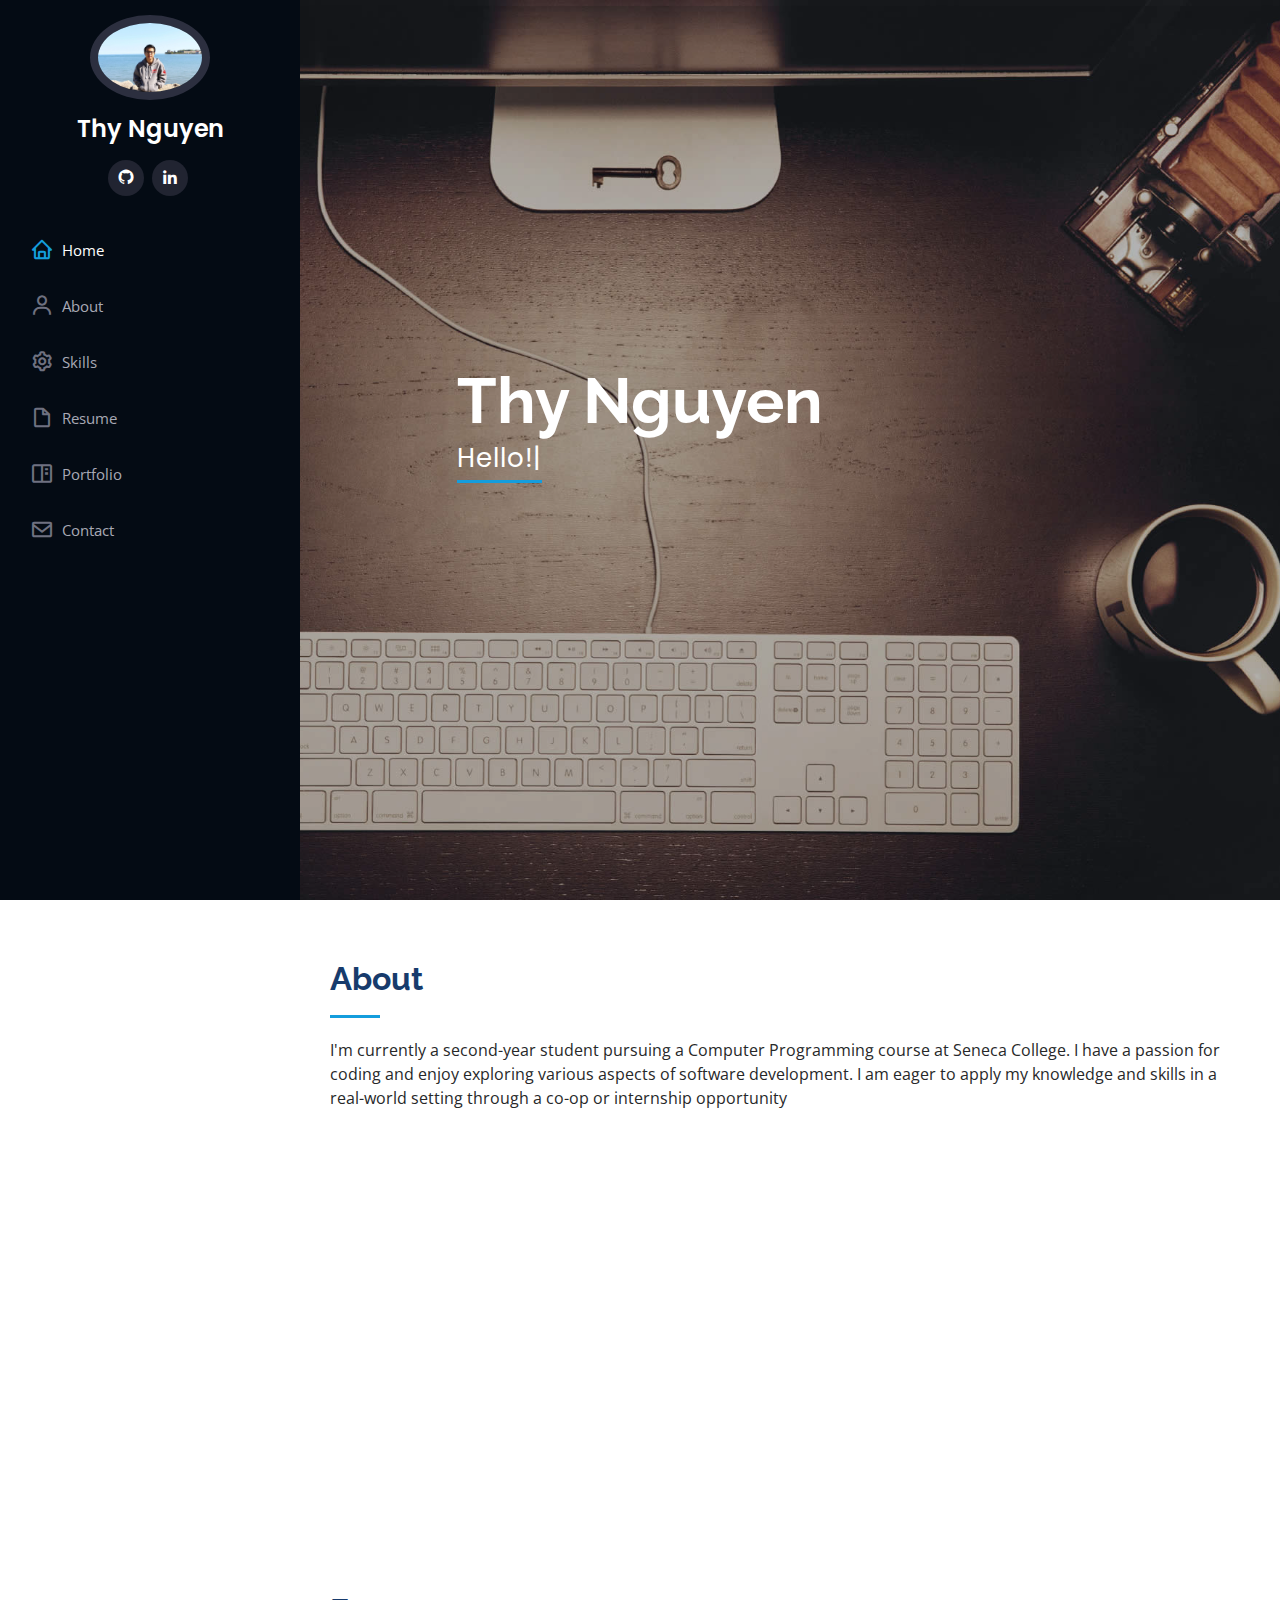
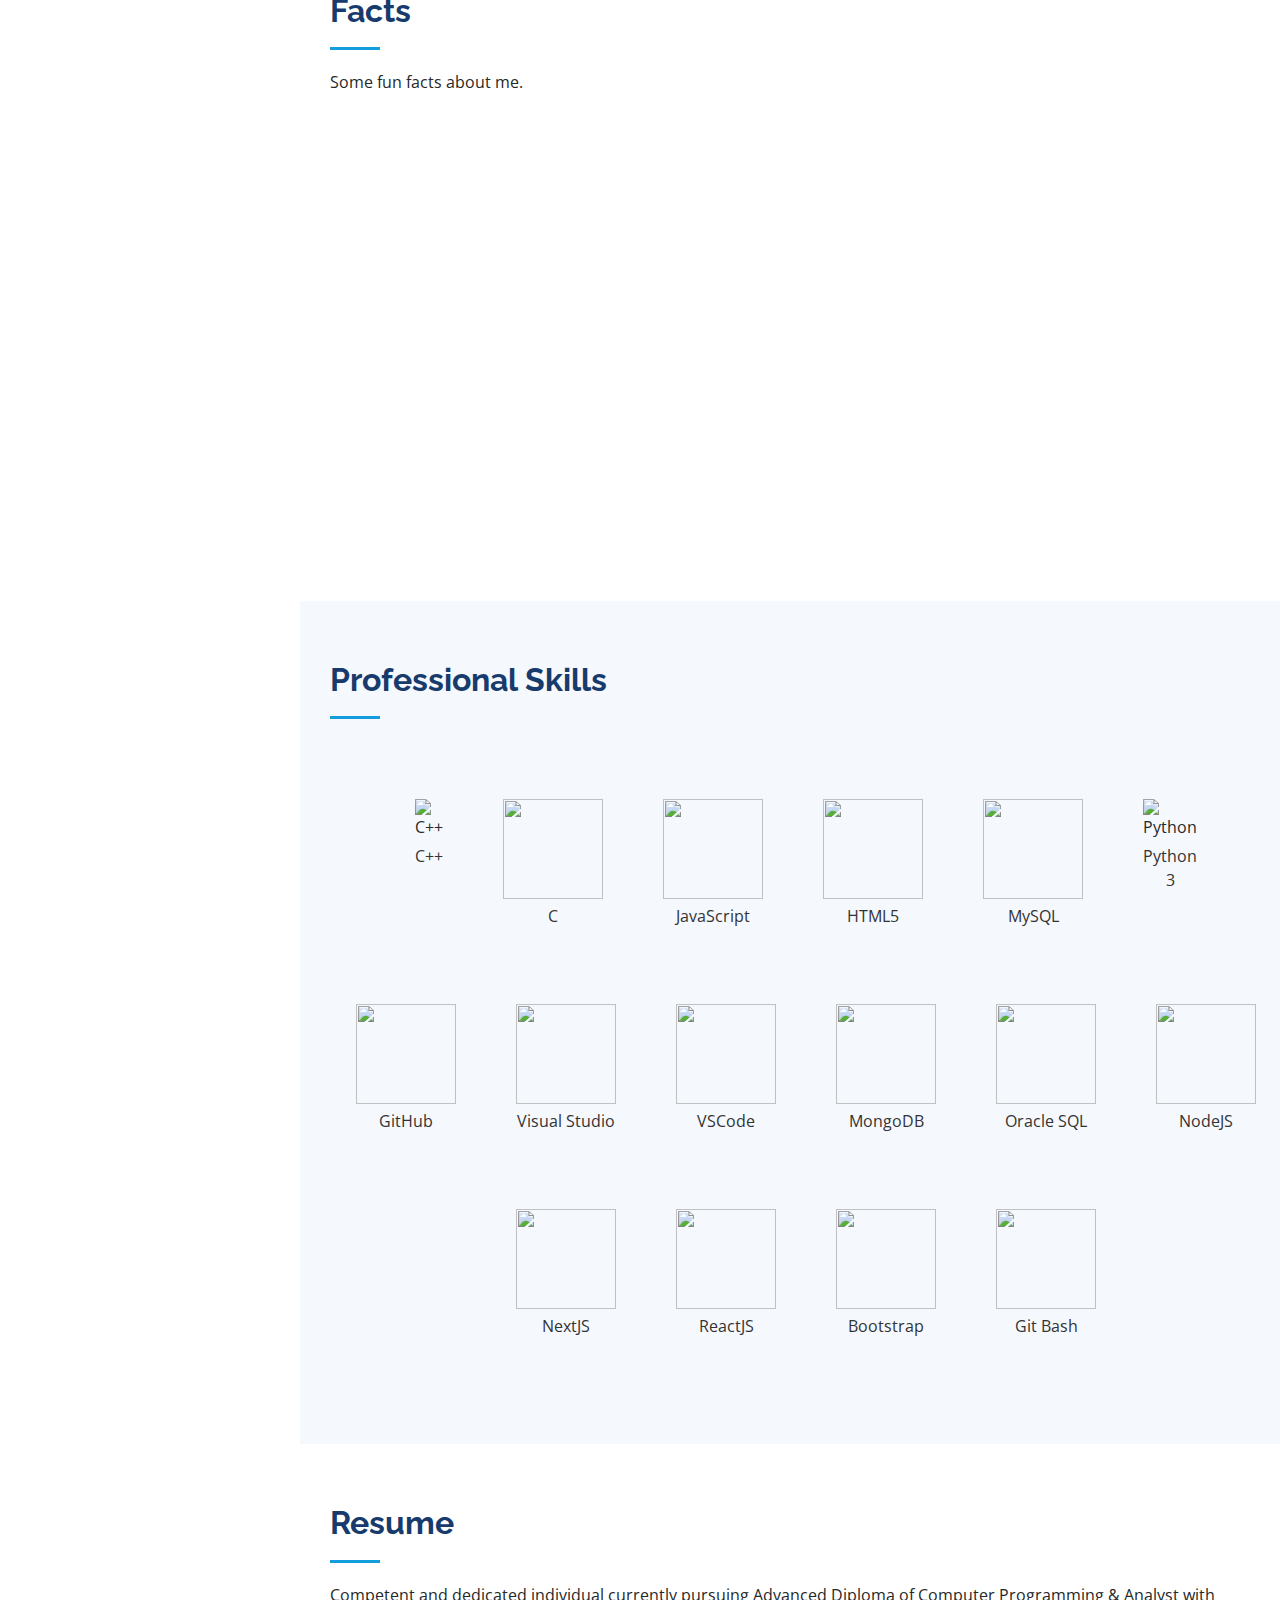
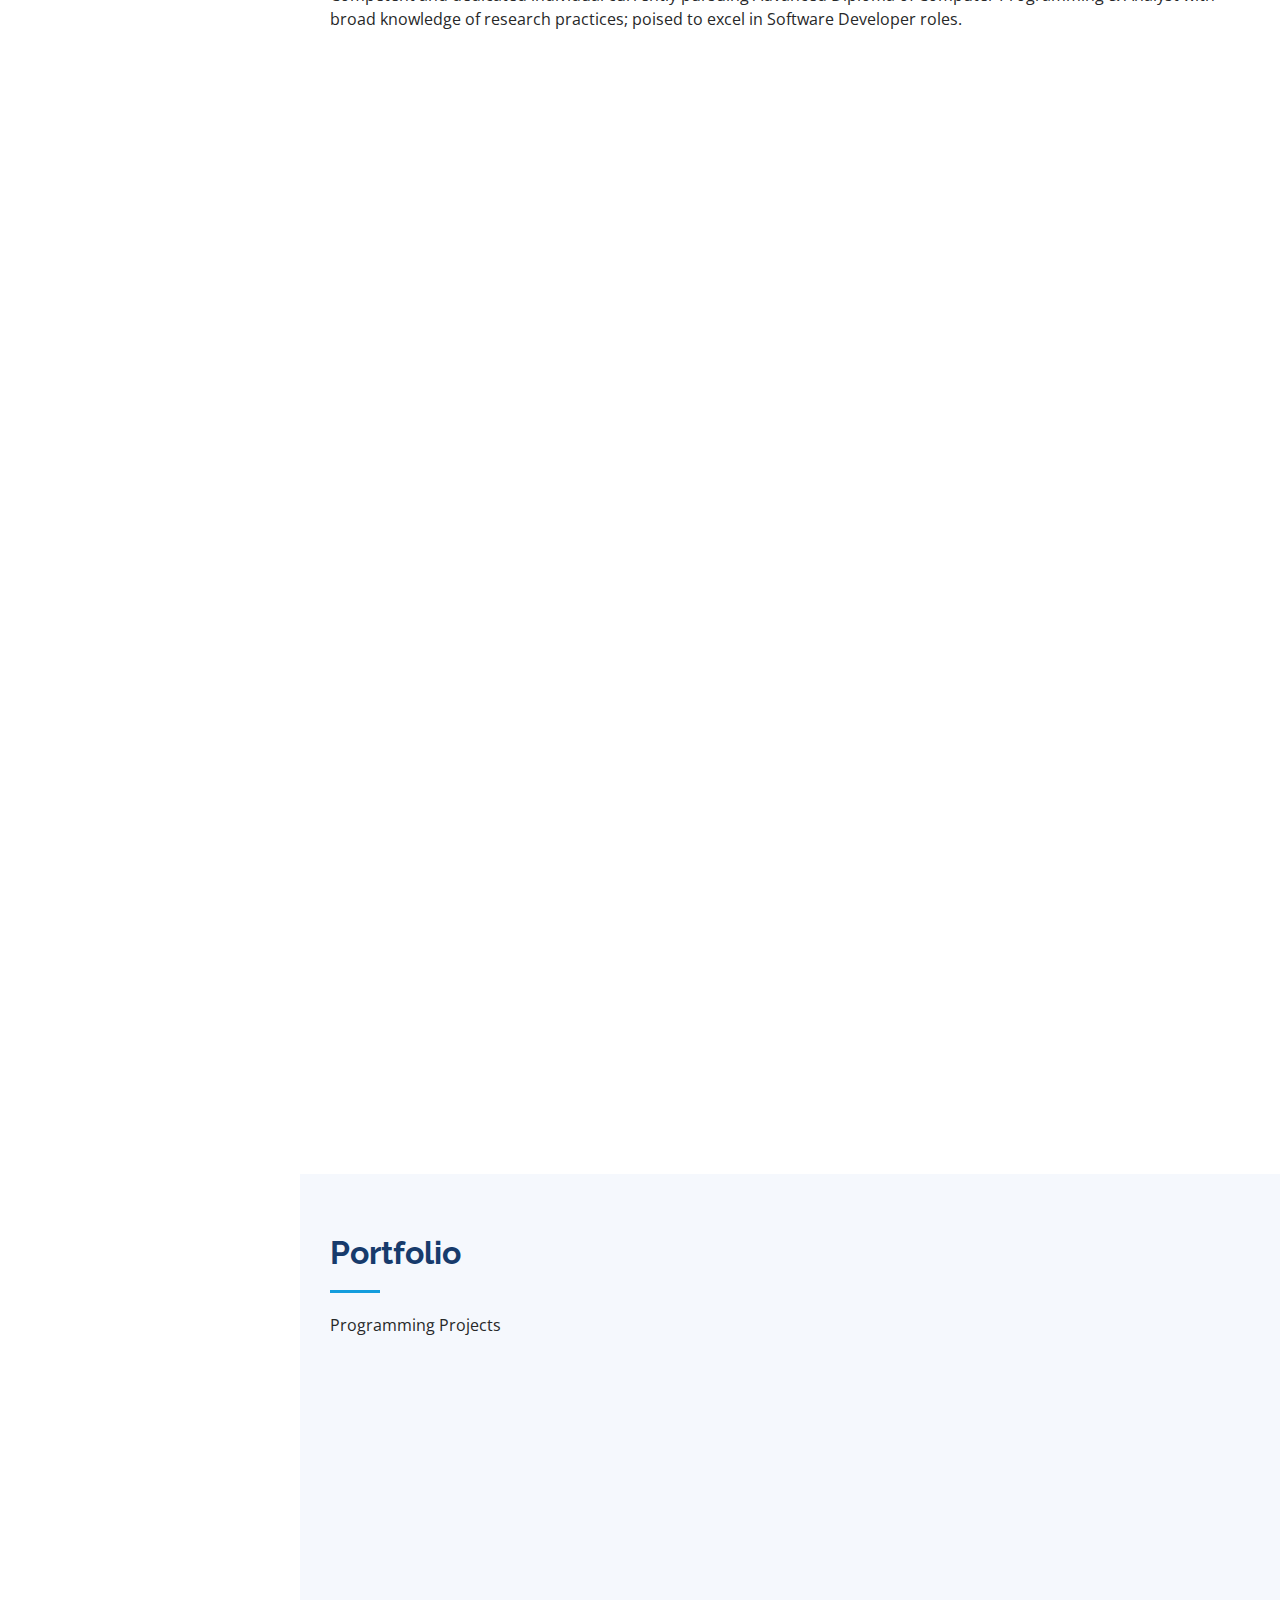
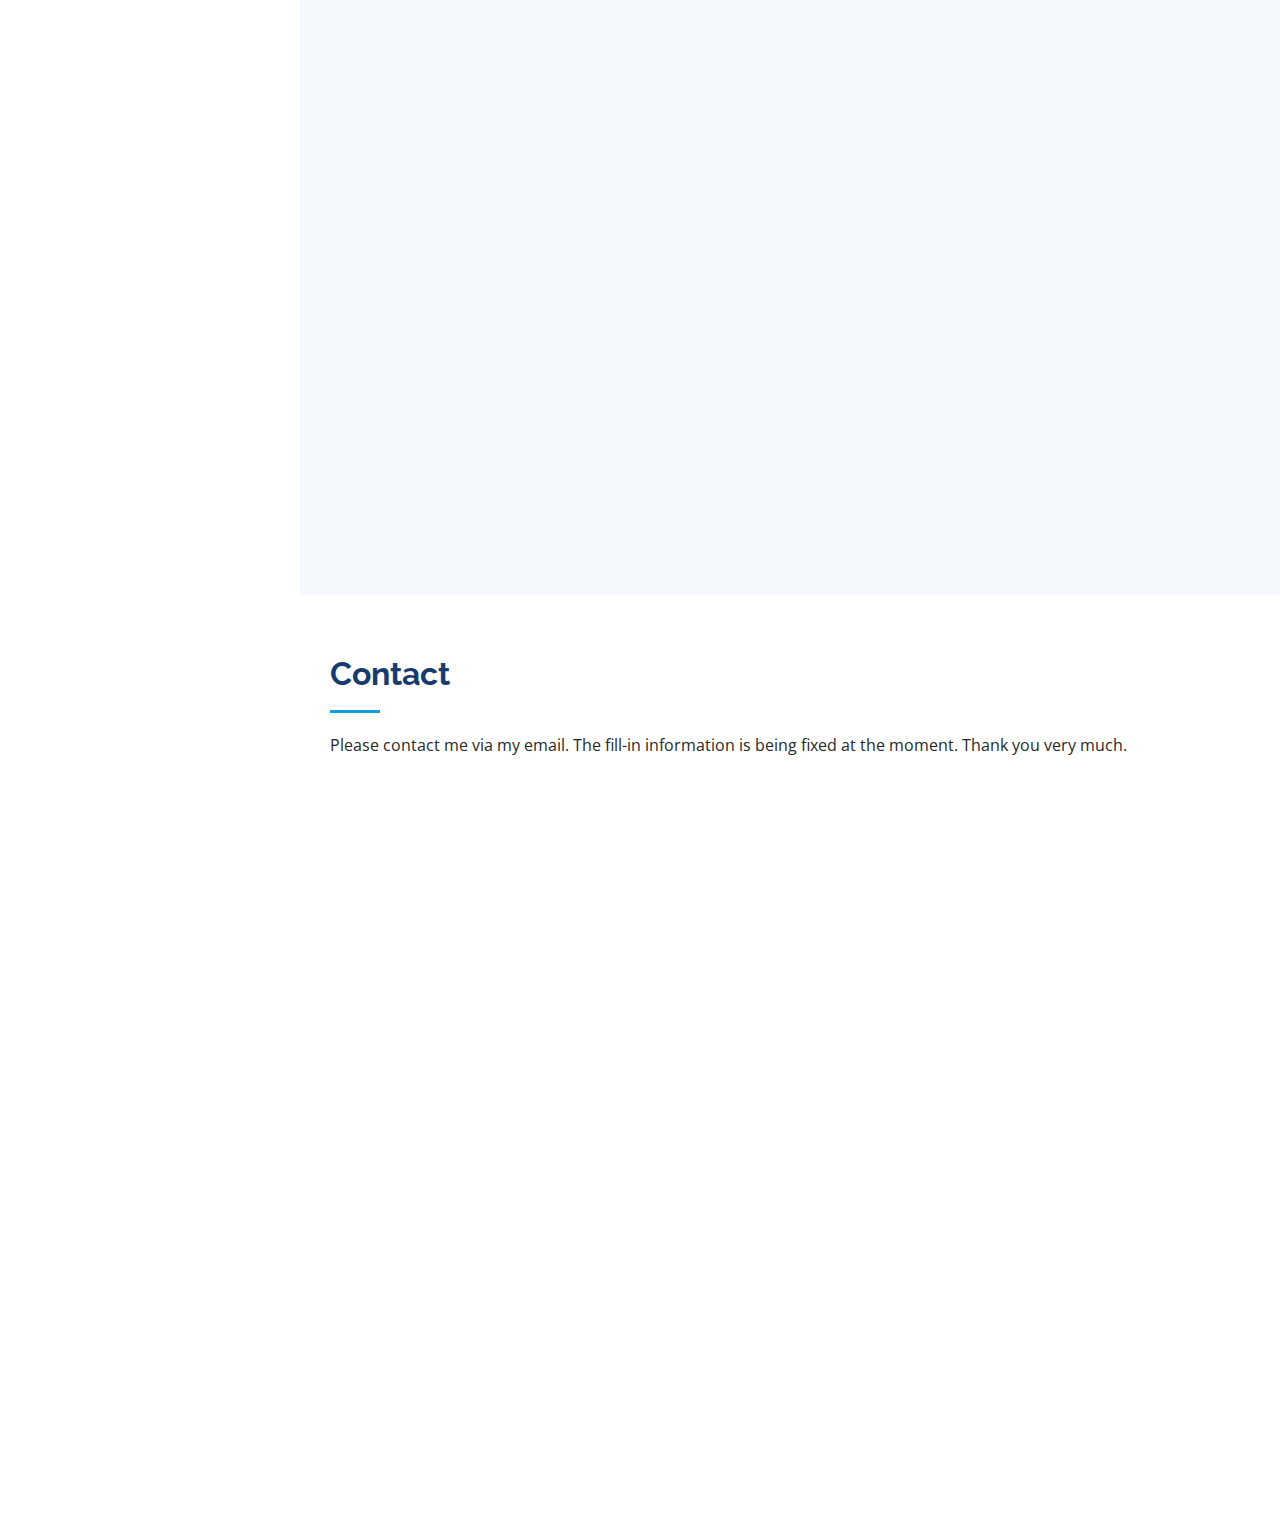
==== index.html @ 95aaeaeb "update projects" ====
<!DOCTYPE html>
<html lang="en">

<head>
  <meta charset="utf-8">
  <meta content="width=device-width, initial-scale=1.0" name="viewport">

  <title>Thy Nguyen Portfolio</title>
  <meta content="" name="description">
  <meta content="" name="keywords">

  <!-- Icons -->
  <link href="assets/img/favicon.png" rel="icon">
  <link href="assets/img/apple-touch-icon.png" rel="apple-touch-icon">
  

  <!-- Google Fonts -->
  <link href="https://fonts.googleapis.com/css?family=Open+Sans:300,300i,400,400i,600,600i,700,700i|Raleway:300,300i,400,400i,500,500i,600,600i,700,700i|Poppins:300,300i,400,400i,500,500i,600,600i,700,700i" rel="stylesheet">

  <!-- Vendor CSS Files -->
  <link href="assets/vendor/aos/aos.css" rel="stylesheet">
  <link href="assets/vendor/bootstrap/css/bootstrap.min.css" rel="stylesheet">
  <link href="assets/vendor/bootstrap-icons/bootstrap-icons.css" rel="stylesheet">
  <link href="assets/vendor/boxicons/css/boxicons.min.css" rel="stylesheet">
  <link href="assets/vendor/glightbox/css/glightbox.min.css" rel="stylesheet">
  <link href="assets/vendor/swiper/swiper-bundle.min.css" rel="stylesheet">

  <!-- Template Main CSS File -->
  <link href="assets/css/style.css" rel="stylesheet">
  <link href="https://cdn.jsdelivr.net/gh/devicons/devicon@v2.15.1/devicon.min.css" rel="stylesheet" >
  
</head>

<body>

  <!-- ======= Mobile nav toggle button ======= -->
  <i class="bi bi-list mobile-nav-toggle d-xl-none"></i>

  <!-- ======= Header ======= -->
  <header id="header">
    <div class="d-flex flex-column">

      <div class="profile">
        <img src="assets/img/profile-img.jpg" alt="" class="img-fluid rounded-circle">
        <h1 class="text-light"><a href="index.html">Thy Nguyen</a></h1>
        <div class="social-links mt-3 text-center">
          <a href="https://github.com/thy-nguyen29/" class="github"><i class="bx bxl-github"></i></a>
          <a href="https://www.linkedin.com/in/thy-nguyen-935655135/" class="linkedin"><i class="bx bxl-linkedin"></i></a>
        </div>
      </div>

      <nav id="navbar" class="nav-menu navbar">
        <ul>
          <li><a href="index.html#hero" class="nav-link scrollto active"><i class="bx bx-home"></i> <span>Home</span></a></li>
          <li><a href="index.html#about" class="nav-link scrollto"><i class="bx bx-user"></i> <span>About</span></a></li>
          <li><a href="index.html#skills" class="nav-link scrollto"><i class="bx bx-cog"></i> <span>Skills</span></a></li>
          <li><a href="index.html#resume" class="nav-link scrollto"><i class="bx bx-file-blank"></i> <span>Resume</span></a></li>
          <li><a href="index.html#portfolio" class="nav-link scrollto"><i class="bx bx-book-content"></i> <span>Portfolio</span></a></li>
          <li><a href="index.html#contact" class="nav-link scrollto"><i class="bx bx-envelope"></i> <span>Contact</span></a></li>
        </ul>
      </nav><!-- .nav-menu -->
    </div>
  </header><!-- End Header -->

  <!-- ======= Intro Section ======= -->
  <section id="hero" class="d-flex flex-column justify-content-center align-items-center">
    <div class="hero-container" data-aos="fade-in">
      <h1>Thy Nguyen</h1>
      <p><span class="typed" data-typed-items="  Hello! Welcome to my Website,  Nice to meet you,  Hope you enjoy my Portfolio"></span></p>
    </div>
  </section><!-- End Intro -->

  <main id="main">

    <!-- ======= About Section ======= -->
    <section id="about" class="about">
      <div class="container">

        <div class="section-title">
          <h2>About</h2>
          <p>I'm currently a second-year student pursuing a Computer Programming course at Seneca College. 
            I have a passion for coding and enjoy exploring various aspects of software development.
            I am eager to apply my knowledge and skills in a real-world setting through a co-op or internship opportunity </p>
        </div>

        <div class="row">
          <div class="col-lg-4" data-aos="fade-right">
            <img src="assets/img/profile-img.jpg" class="img-fluid" alt="">
          </div>
          <div class="col-lg-8 pt-4 pt-lg-0 content" data-aos="fade-left">
            <h3>Computer Programming Student</h3>
            <p class="fst-italic">
              Motivated and detail-oriented Computer Programming student seeking a challenging co-op/internship opportunity to apply my knowledge and develop practical skills. Proficient in programming languages such as C++, SQL, Javascript, and Python with a strong foundation in database management and software development. Skilled in problem-solving and collaborating in team environments to deliver high-quality solutions.
            </p>
            <div class="row">
              <div class="col-lg-6">
                <ul>
                  <li><i class="bi bi-chevron-right"></i> <strong>Website:</strong> <span><a href="https://www.linkedin.com/in/thy-nguyen-935655135/">LinkedIn</a>
</span></li>
                  <li><i class="bi bi-chevron-right"></i> <strong>Phone:</strong> <span>(+1) 647-675-1818</span></li>
                  <li><i class="bi bi-chevron-right"></i> <strong>City:</strong> <span>Scarborough, ON</span></li>
                </ul>
              </div>
              <div class="col-lg-6">
                <ul>
                  <li><i class="bi bi-chevron-right"></i> <strong>Highest Degree:</strong> <span>Bachelor</span></li>
                  <li><i class="bi bi-chevron-right"></i> <strong>Email:</strong> <span>nguyen.thy2986@gmail.com</span></li>
                  <li><i class="bi bi-chevron-right"></i> <strong>Open to work:</strong> <span>Available</span></li>
                </ul>
              </div>
            </div>
            <p>
              
            </p>
          </div>
        </div>

      </div>
    </section><!-- End About Section -->

    <!-- ======= Facts Section ======= -->
    <section id="facts" class="facts">
      <div class="container">

        <div class="section-title">
          <h2>Facts</h2>
          <p>Some fun facts about me.</p>
        </div>

        <div class="row no-gutters">

          <div class="col-lg-3 col-md-6 d-md-flex align-items-md-stretch" data-aos="fade-up">
            <div class="count-box">
              <i class="bi bi-person-hearts"></i>
              <p><strong>Animals & Nature Lover</strong> </p>
              <p>I enjoy bathing in nature and love animals, but I'm scared of animals who do not have any leg or have too many legs tho.</p>
            </div>
          </div>

          <div class="col-lg-3 col-md-6 d-md-flex align-items-md-stretch" data-aos="fade-up" data-aos-delay="100">
            <div class="count-box">
              <i class="bi bi-water"></i>
              <p><strong>Kayaking</strong></p>
              <p>Kayaking is my favorite activity. Surprisingly, I never practiced or was trained to boat a kayak before I do it, but I can able to boat kayak naturally. Nevertheless, I don't know how to swim.</p>
            </div>
          </div>

          <div class="col-lg-3 col-md-6 d-md-flex align-items-md-stretch" data-aos="fade-up" data-aos-delay="200">
            <div class="count-box">
              <i class="bi bi-cup-hot-fill"></i>
              <p><strong>Coffee Drinker</strong></p>
              <p>Can't lack of coffee in the morning. It's my daily ritual. I love Vietnamese style coffee.</p>
            </div>
          </div>

          <div class="col-lg-3 col-md-6 d-md-flex align-items-md-stretch" data-aos="fade-up" data-aos-delay="300">
            <div class="count-box">
              <i class="bi bi-music-note-list"></i>
              <p><strong>Music Taste</strong></p>
              <p>A bit hard for me to find someone around me having the same favorite genre of music. I like instrumental music and old songs.</p>
            </div>
          </div>

        </div>

      </div>
    </section><!-- End Facts Section -->

    <!-- ======= Skills Section ======= -->
    <section id="skills" class="skills section-bg">
      <div class="container">
        <div class="section-title">
          <h2>Professional Skills</h2>
        </div>

        <!-- <div class="container" id="skills-content"> -->

          <div class="row">
            <div class="col col-6">
              <ul class="dev-icons">
                <li>
                  <img src="https://cdn.jsdelivr.net/gh/devicons/devicon/icons/cplusplus/cplusplus-original.svg" alt="C++"/>
                  <span>C++</span>
                </li>           
                <li>
                  <img src="https://cdn.jsdelivr.net/gh/devicons/devicon/icons/c/c-original.svg" alt=""/>
                  <span>C</span>
                </li>
                <li>
                  <img src="https://cdn.jsdelivr.net/gh/devicons/devicon/icons/javascript/javascript-plain.svg" alt=""/>
                  <span>JavaScript</span>
                </li>
                <li>
                  <img src="https://cdn.jsdelivr.net/gh/devicons/devicon/icons/html5/html5-original.svg" alt=""/>
                  <span>HTML5</span>             
                </li>
                <li>
                  <img src="https://cdn.jsdelivr.net/gh/devicons/devicon/icons/mysql/mysql-original-wordmark.svg" alt=""/>
                  <span>MySQL</span>             
                </li>
                <li>
                  <img src="https://cdn.jsdelivr.net/gh/devicons/devicon/icons/python/python-original.svg" alt="Python"/>
                  <span>Python 3</span>             
                </li>
              </ul>
            </div>
          </div>

          <div class="row">
            <div class="col col-6">
              <ul class="dev-icons">
                <li>
                  <img src="https://cdn.jsdelivr.net/gh/devicons/devicon/icons/github/github-original-wordmark.svg" alt=""/>
                  <span>GitHub</span>             
                </li>
                <li>
                  <img src="https://cdn.jsdelivr.net/gh/devicons/devicon/icons/visualstudio/visualstudio-plain.svg" alt=""/>
                  <span>Visual Studio</span>             
                </li>
                <li>
                  <img src="https://cdn.jsdelivr.net/gh/devicons/devicon/icons/vscode/vscode-original.svg" alt=""/>
                  <span>VSCode</span>             
                </li>
                <li>
                  <img src="https://cdn.jsdelivr.net/gh/devicons/devicon/icons/mongodb/mongodb-original.svg" alt=""/>
                  <span>MongoDB</span>             
                </li>
                <li>
                  <img src="https://cdn.jsdelivr.net/gh/devicons/devicon/icons/oracle/oracle-original.svg" alt=""/>
                  <span>Oracle SQL</span>             
                </li>
                <li>
                  <img src="https://cdn.jsdelivr.net/gh/devicons/devicon/icons/nodejs/nodejs-original.svg" alt=""/>
                  <span>NodeJS</span>             
                </li>
              </ul>
            </div>
          </div>

          <div class="row">
            <div class="col col-6">
              <ul class="dev-icons">
                <li>
                  <img src="https://cdn.jsdelivr.net/gh/devicons/devicon/icons/nextjs/nextjs-original.svg" alt=""/>
                  <span>NextJS</span>             
                </li>
                <li>
                  <img src="https://cdn.jsdelivr.net/gh/devicons/devicon/icons/react/react-original.svg" alt=""/>
                  <span>ReactJS</span>             
                </li>
                <li>
                  <img src="https://cdn.jsdelivr.net/gh/devicons/devicon/icons/bootstrap/bootstrap-original.svg" alt=""/>
                  <span>Bootstrap</span>             
                </li>
               <li>
                  <img src="https://cdn.jsdelivr.net/gh/devicons/devicon/icons/git/git-original.svg" alt=""/>
                  <span>Git Bash</span>             
                </li>
              </ul>
            </div>
          </div>

        <!-- </div> -->

      </div>
    </section><!-- End Skills Section -->

    <!-- ======= Resume Section ======= -->
    <section id="resume" class="resume">
      <div class="container">

        <div class="section-title">
          <h2>Resume</h2>
          <p>Competent and dedicated individual currently pursuing Advanced Diploma of Computer Programming & Analyst with broad knowledge of research practices; poised to excel in Software Developer roles.</p>
        
          <div class="row">
          <div class="col-lg-6" data-aos="fade-up">
          
            <h3 class="resume-title">Education</h3>
            <div class="resume-item">
              <h4>Advanced Diploma of Computer Programming &amp; Analysis</h4>
              <h5>2022 - 2024</h5>
              <p><em>Seneca College, Scarborough, ON</em></p>
              <p>Overall GPA: 3.7/4.0</p>
            </div>
            <div class="resume-item">
              <h4>Diploma of Electrical Engineering Technician</h4>
              <h5>2017 - 2018</h5>
              <p><em>Centennial College, Scarborough, ON</em></p>
              <p>Overall GPA: 4.4/4.5</p>
            </div>
            <div class="resume-item">
              <h4>Bachelor of Business Management & Strategy</h4>
              <h5>2008 - 2012</h5>
              <p><em>University of Gloucestershire, Vietnam</em></p>
            </div>
          </div>
          <div class="col-lg-6" data-aos="fade-up" data-aos-delay="100">
            <h3 class="resume-title">Professional Experience</h3>
            <div class="resume-item">
              <h4>R&D Staff</h4>
              <h5>2021 - Present</h5>
              <p><em>Renaissance Flavors International, Scarborough, ON</em></p>
              <ul>
                <li>Develop and optimize novel chemical formulations for applications in diverse sectors, such as food, e-cigarettes, supplements, and protein powders.</li>
                <li>Utilize statistical methods and advanced software, including Gas Chromatography Mass Spectrometry (GC-MS), SPME, and Flashpoint to analyze experimental data and identify concentrated volatile and chemical compounds </li>
                <li>Collaborate closely with interdisciplinary teams, involving scientists, engineers, and product managers to devise and implement project plans and adhere to timelines. </li>
                <li>Maintain meticulous records of laboratory activities, while documenting experimental procedures, data analysis, and outcomes with precision.</li>
              </ul>
            </div>
            <div class="resume-item">
              <h4>Lead Tech</h4>
              <h5>2018 - 2021</h5>
              <p><em>Canada Vape Lab, Markham, ON</em></p>
              <ul>
                <li>Maintained laboratory equipment and materials by implementing thorough cleaning and sterilization procedures and ensuring proper disposal of hazardous waste. </li>
                <li>Engaged with researchers and scientists to develop experimental designs, execute procedures, and analyze data.</li>
                <li>Performed rigorous quality control tests on raw materials and finished products, guaranteeing adherence to industry standards and regulations. </li>
                <li>Delivered training to new laboratory staff, while imparting knowledge on laboratory procedures and safety protocols. </li>
              </ul>
            </div>
          </div>
        </div>

      </div>
    </section><!-- End Resume Section -->

    <!-- ======= Portfolio Section ======= -->
    <section id="portfolio" class="portfolio section-bg">
      <div class="container">

        <div class="section-title">
          <h2>Portfolio</h2>
          <p>Programming Projects</p>
        </div>

        <div class="row" data-aos="fade-up">
          <div class="col-lg-12 d-flex justify-content-center">
            <ul id="portfolio-flters">
              <li data-filter="*" class="filter-active">All</li>
              <li data-filter=".filter-c">C</li>
              <li data-filter=".filter-c-plus-plus">C++</li>
              <li data-filter=".filter-web">Web</li>
            </ul>
          </div>
        </div>

        <div class="row portfolio-container" data-aos="fade-up" data-aos-delay="100">

          <div class="col-lg-4 col-md-6 portfolio-item filter-c">
            <div class="portfolio-wrap">
              <img src="assets/img/portfolio/C_project.jpg" class="img-fluid" alt="">
              <div class="portfolio-links">
                <a href="assets/img/portfolio/under_construction.jpg" data-gallery="portfolioGallery" class="portfolio-lightbox" title="Coming soon"><i class="bx bx-plus"></i></a>
                <a href="https://github.com/thy-nguyen29/C-Projects" title="More Details"><i class="bx bx-link"></i></a>
              </div>
            </div>
          </div>

          <div class="col-lg-4 col-md-6 portfolio-item filter-c-plus-plus">
            <div class="portfolio-wrap">
              <img src="assets/img/portfolio/Cplusplus_project_1.jpeg" class="img-fluid" alt="">
              <div class="portfolio-links">
                <a href="assets/img/portfolio/under_construction.jpg" data-gallery="portfolioGallery" class="portfolio-lightbox" title="Coming soon"><i class="bx bx-plus"></i></a>
                <a href="https://github.com/thy-nguyen29/CPP-Projects-complex" title="More Details"><i class="bx bx-link"></i></a>
              </div>
            </div>
          </div>

          <div class="col-lg-4 col-md-6 portfolio-item filter-web">
            <div class="portfolio-wrap">
              <img src="assets/img/portfolio/web_project.jpg" class="img-fluid" alt="">
              <div class="portfolio-links">
                <a href="assets/img/portfolio/under_construction.jpg" data-gallery="portfolioGallery" class="portfolio-lightbox" title="Coming soon"><i class="bx bx-plus"></i></a>
                <a href="portfolio-details.html" title="More Details"><i class="bx bx-link"></i></a>
              </div>
            </div>
          </div>
        </div>

      </div>
    </section><!-- End Portfolio Section -->

    <!-- ======= Contact Section ======= -->
    <section id="contact" class="contact">
      <div class="container">

        <div class="section-title">
          <h2>Contact</h2>
          <p>Please contact me via my email. The fill-in information is being fixed at the moment. Thank you very much.</p>
        </div>

        <div class="row" data-aos="fade-in">

          <div class="col-lg-5 d-flex align-items-stretch">
            <div class="info">
              <div class="address">
                <i class="bi bi-geo-alt"></i>
                <h4>Location:</h4>
                <p>36 Foxridge Dr, Scarborough, ON</p>
              </div>

              <div class="email">
                <i class="bi bi-envelope"></i>
                <h4>Email:</h4>
                <p>nguyen.thy2986@gmail.com</p>
              </div>

              <div class="phone">
                <i class="bi bi-phone"></i>
                <h4>Call:</h4>
                <p>(+1) 647-675-1818</p>
              </div>

              <iframe src="https://www.google.com/maps/embed?pb=!1m14!1m8!1m3!1d12097.433213460943!2d-74.0062269!3d40.7101282!3m2!1i1024!2i768!4f13.1!3m3!1m2!1s0x0%3A0xb89d1fe6bc499443!2sDowntown+Conference+Center!5e0!3m2!1smk!2sbg!4v1539943755621" frameborder="0" style="border:0; width: 100%; height: 290px;" allowfullscreen></iframe>
            </div>

          </div>

          <div class="col-lg-7 mt-5 mt-lg-0 d-flex align-items-stretch">
            <form action="forms/contact.php" method="post" role="form" class="php-email-form">
              <div class="row">
                <div class="form-group col-md-6">
                  <label for="name">Your Name</label>
                  <input type="text" name="name" class="form-control" id="name" required>
                </div>
                <div class="form-group col-md-6">
                  <label for="name">Your Email</label>
                  <input type="email" class="form-control" name="email" id="email" required>
                </div>
              </div>
              <div class="form-group">
                <label for="name">Subject</label>
                <input type="text" class="form-control" name="subject" id="subject" required>
              </div>
              <div class="form-group">
                <label for="name">Message</label>
                <textarea class="form-control" name="message" rows="10" required></textarea>
              </div>
              <div class="my-3">
                <div class="loading">Loading</div>
                <div class="error-message"></div>
                <div class="sent-message">Your message has been sent. Thank you!</div>
              </div>
              <div class="text-center"><button type="submit">Send Message</button></div>
            </form>
          </div>

        </div>

      </div>
    </section><!-- End Contact Section -->

  </main><!-- End #main -->

  <!-- Back Arrow -->  
  <a href="#" class="back-to-top d-flex align-items-center justify-content-center"><i class="bi bi-arrow-up-short"></i></a>

  <!-- Vendor JS Files -->
  <script src="assets/vendor/purecounter/purecounter_vanilla.js"></script>
  <script src="assets/vendor/aos/aos.js"></script>
  <script src="assets/vendor/bootstrap/js/bootstrap.bundle.min.js"></script>
  <script src="assets/vendor/glightbox/js/glightbox.min.js"></script>
  <script src="assets/vendor/isotope-layout/isotope.pkgd.min.js"></script>
  <script src="assets/vendor/swiper/swiper-bundle.min.js"></script>
  <script src="assets/vendor/typed.js/typed.umd.js"></script>
  <script src="assets/vendor/waypoints/noframework.waypoints.js"></script>
  <script src="assets/vendor/php-email-form/validate.js"></script>

  <!-- Template Main JS File -->
  <script src="assets/js/main.js"></script>

</body>

</html>
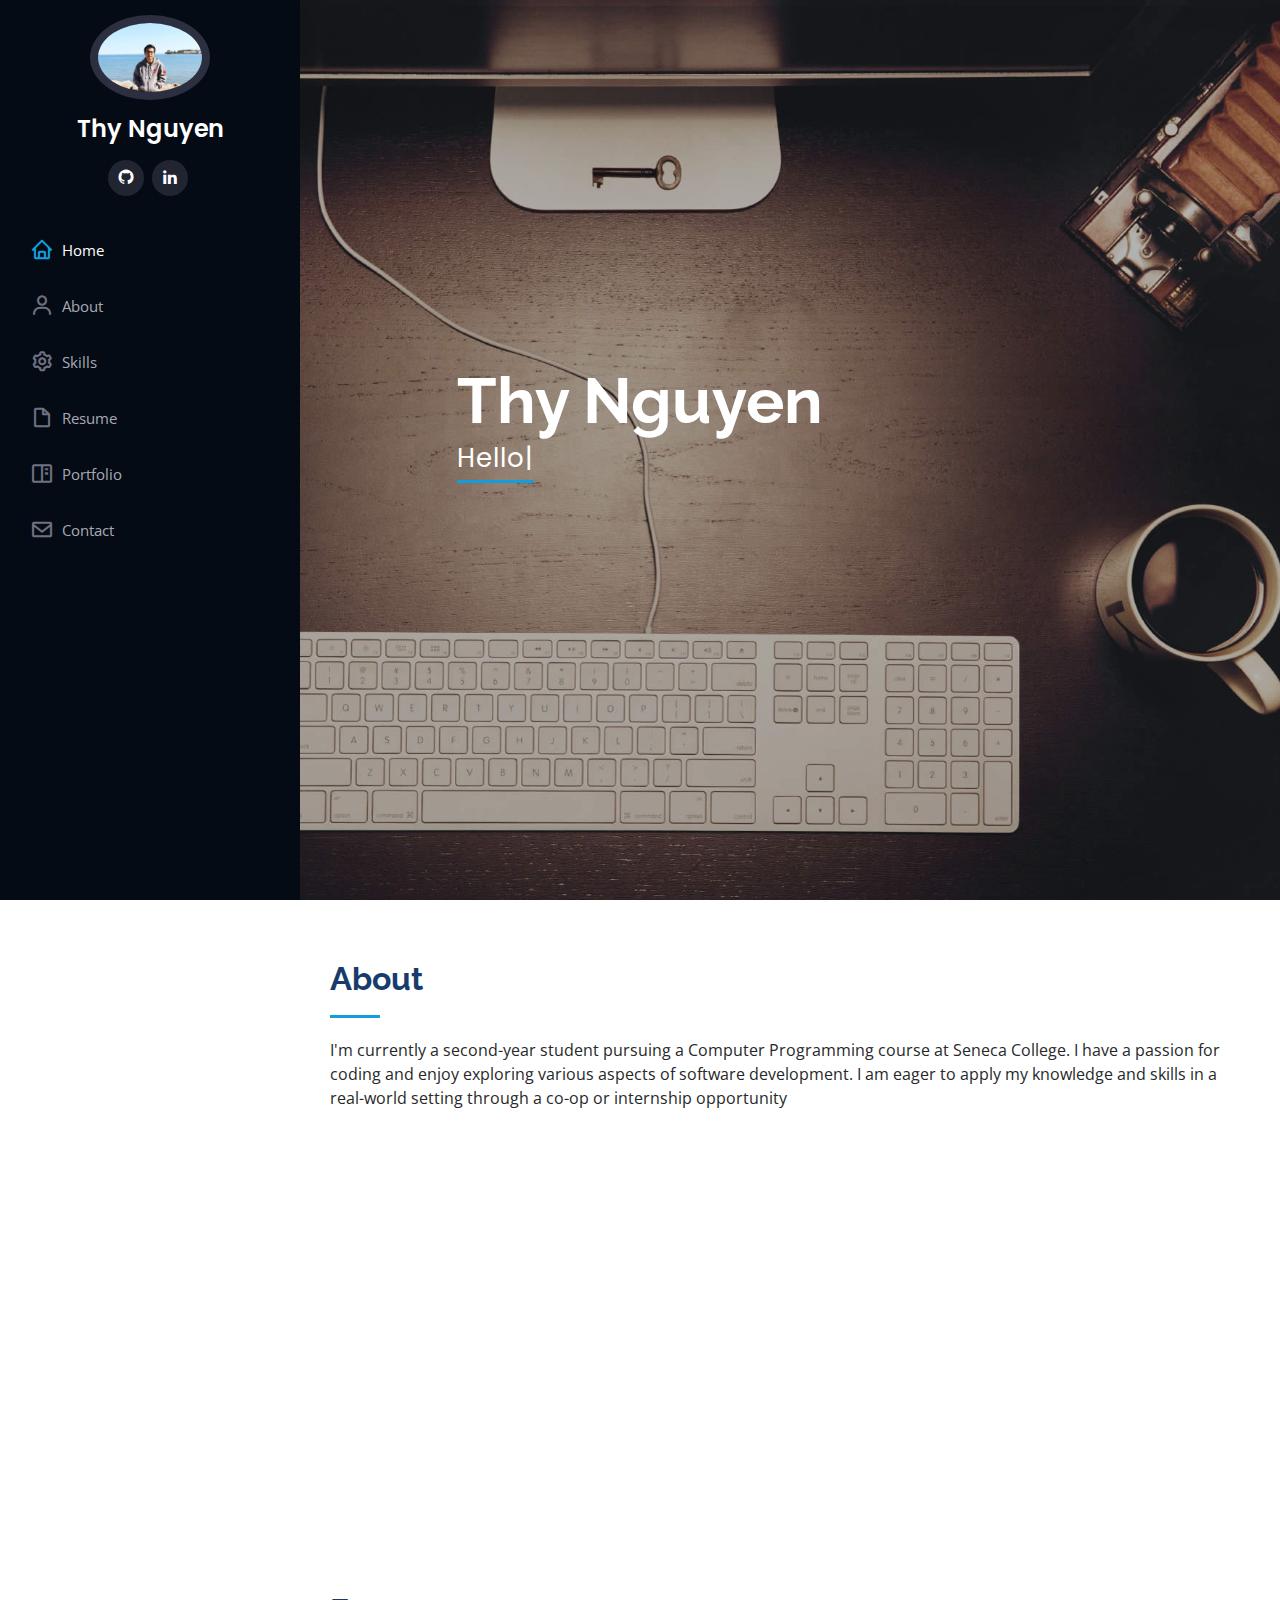
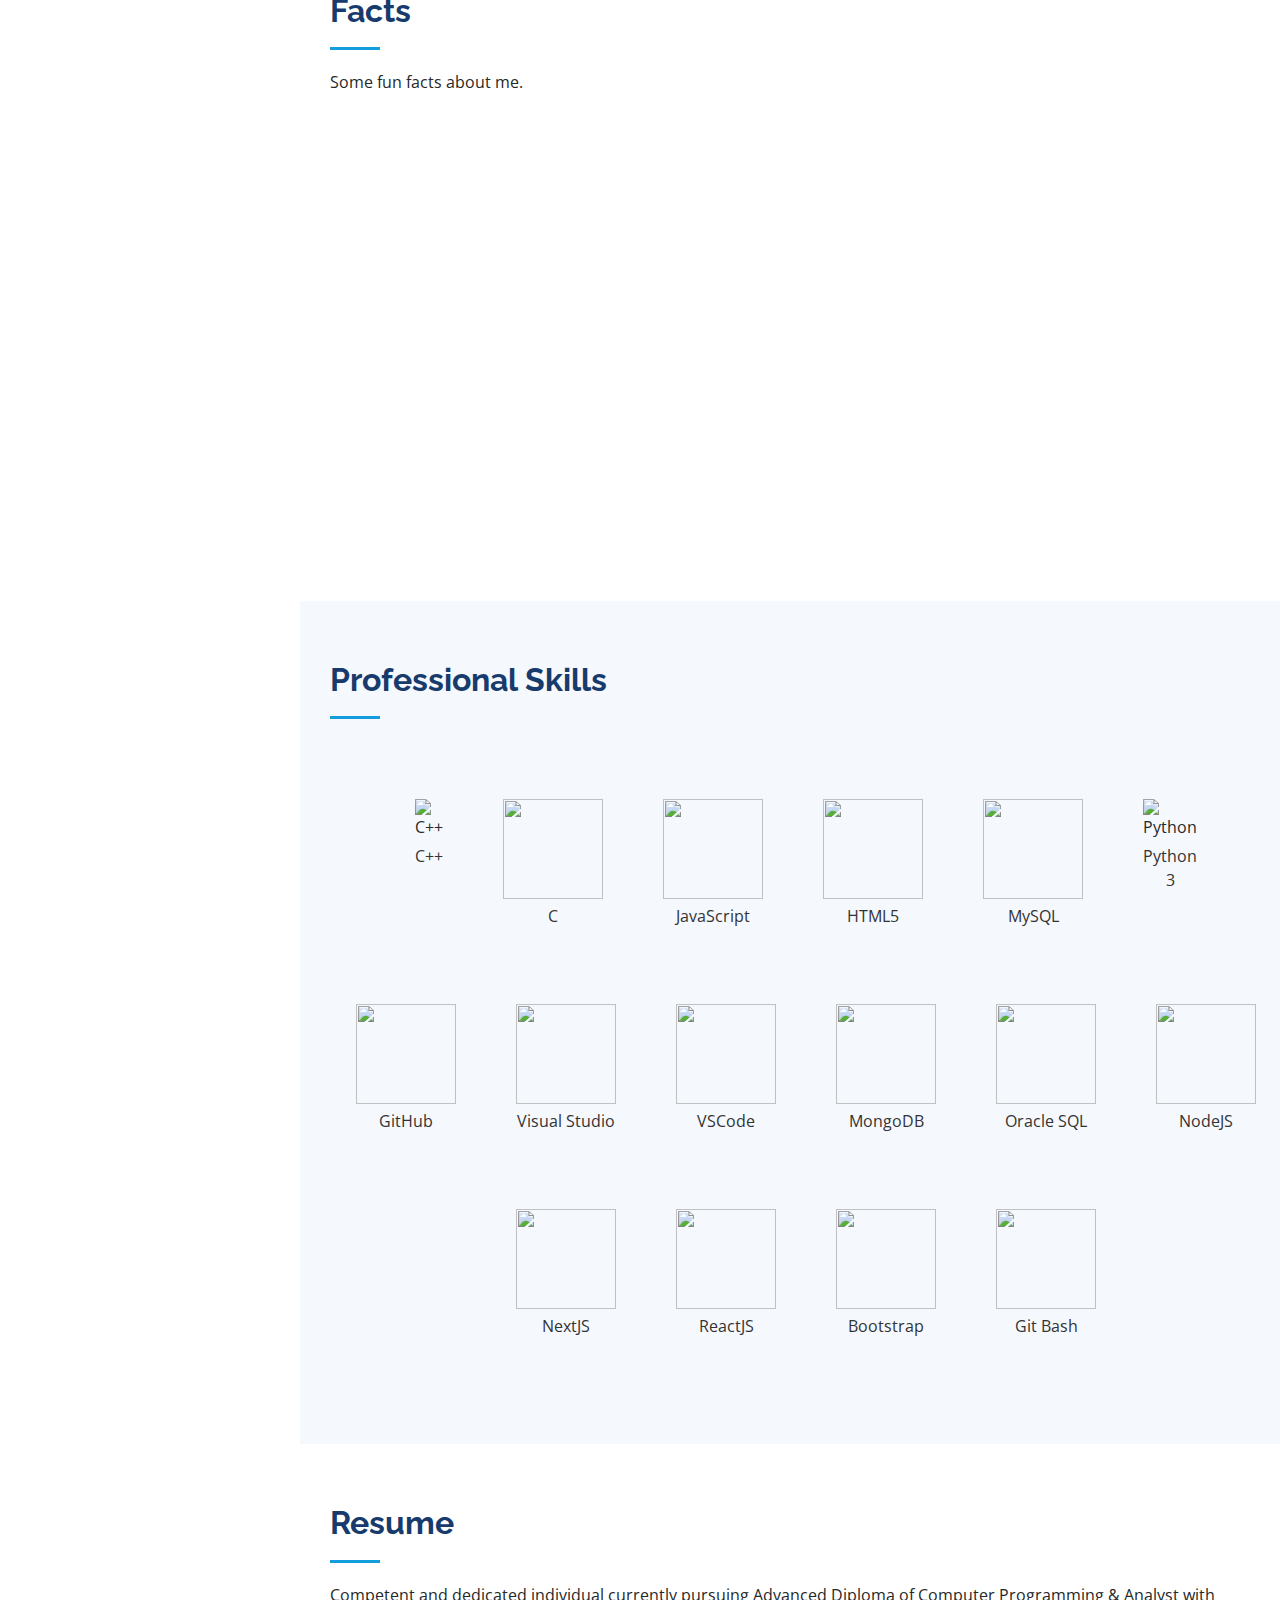
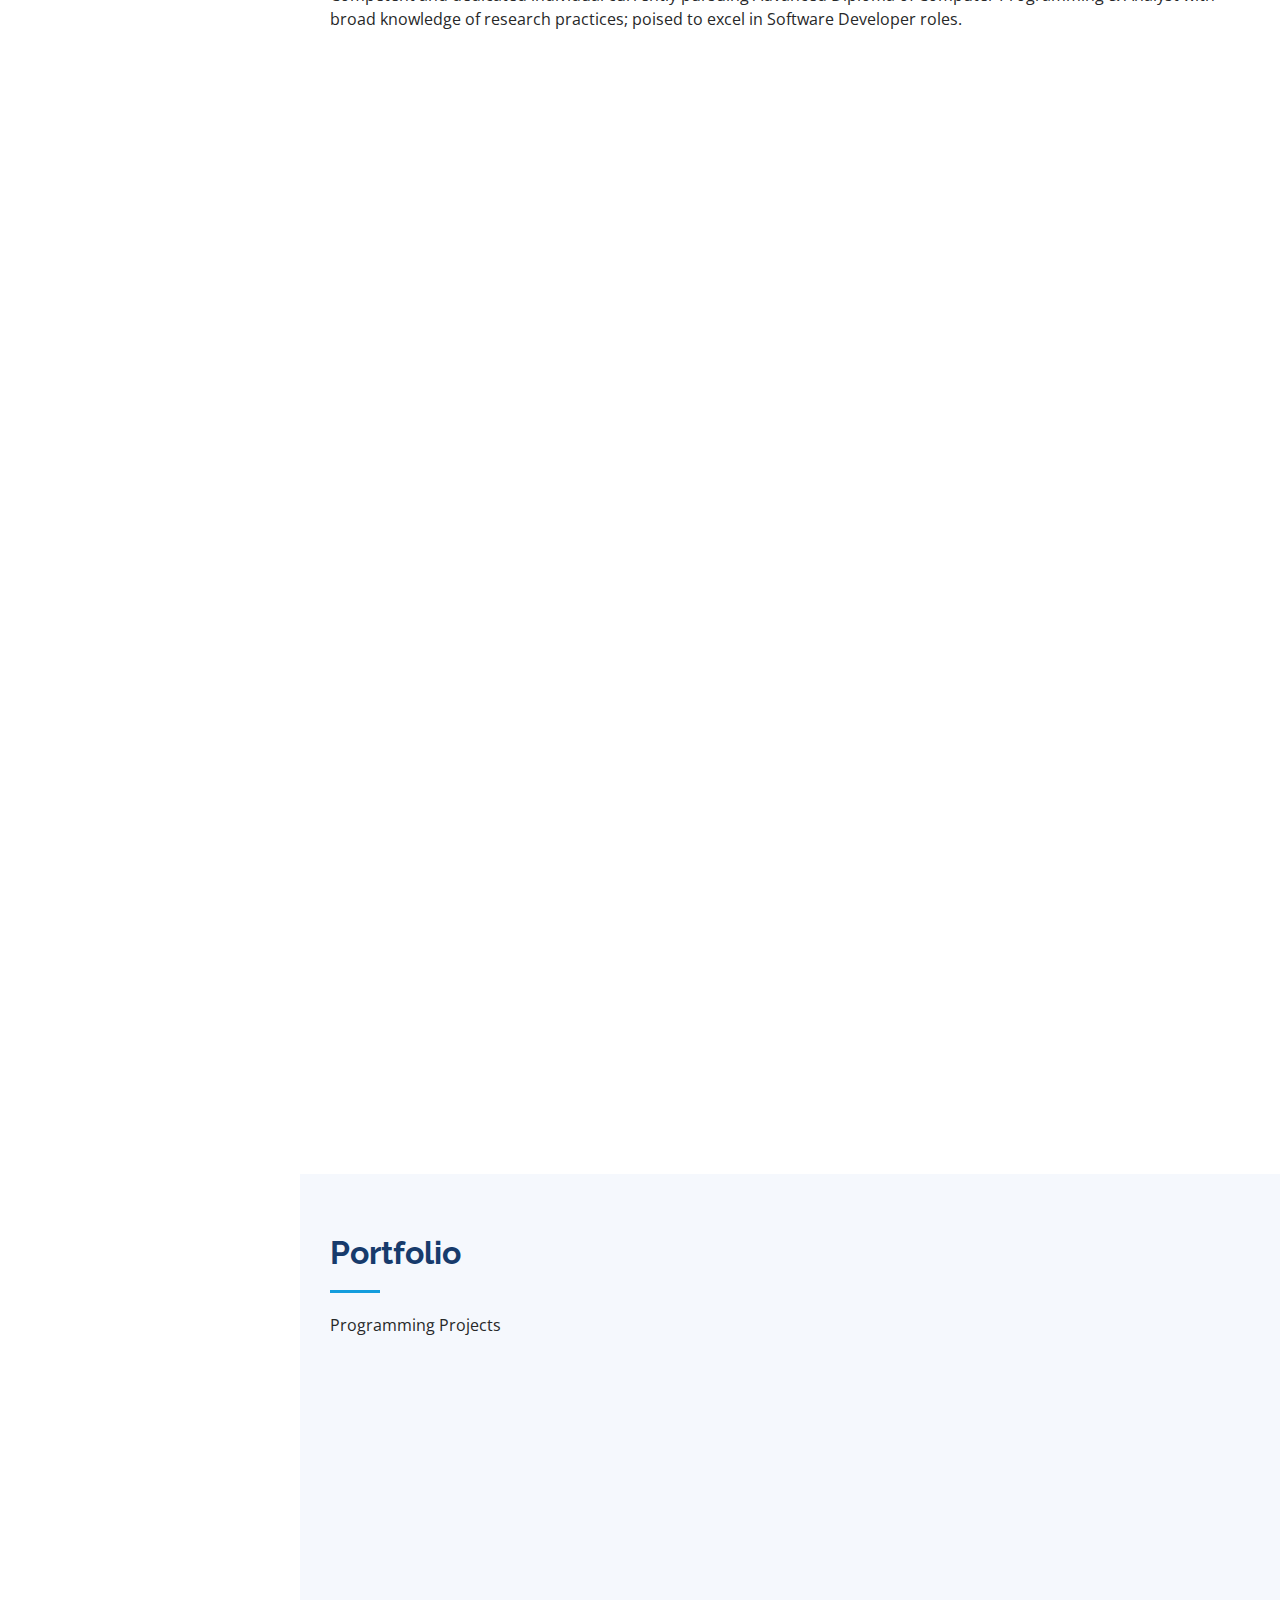
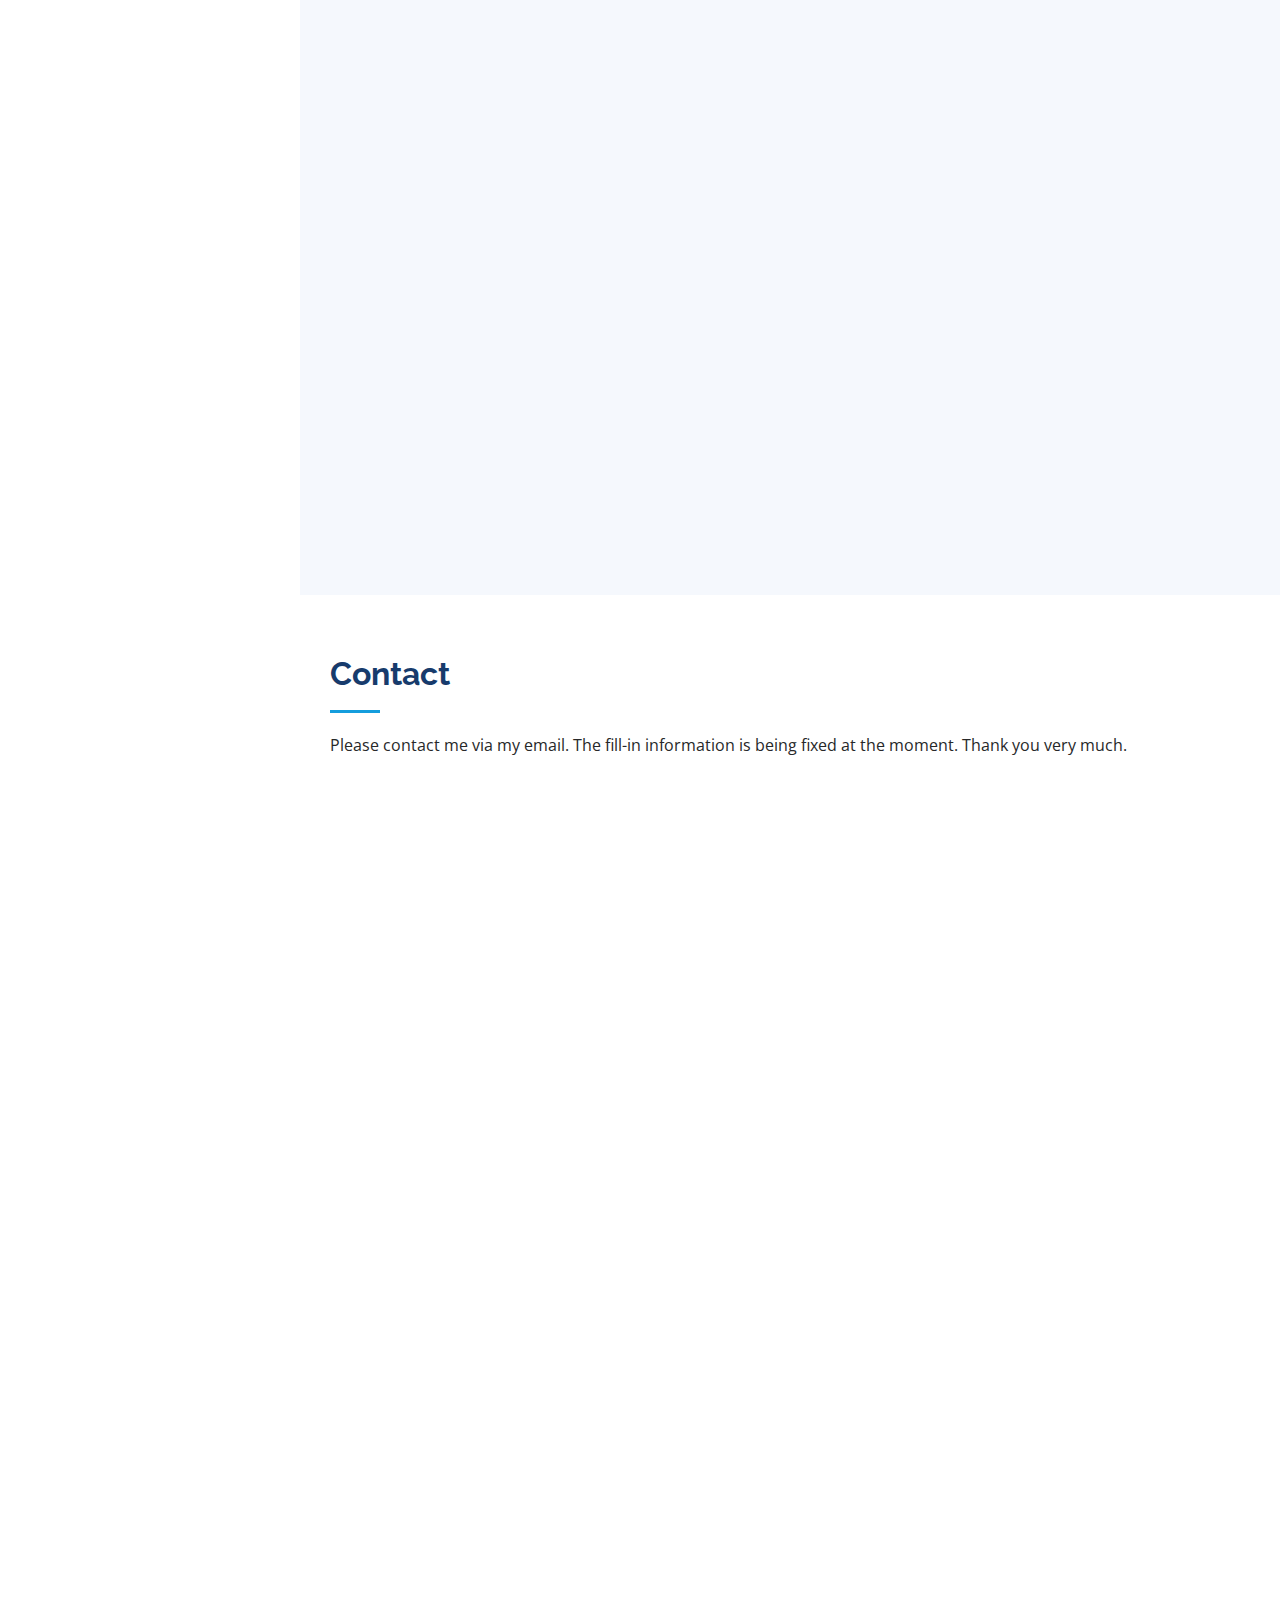
==== commit 42c8f416: "Update index.html" ====
--- a/index.html
+++ b/index.html
@@ -350,8 +350,8 @@
           <div class="col-lg-4 col-md-6 portfolio-item filter-c">
             <div class="portfolio-wrap">
               <img src="assets/img/portfolio/C_project.jpg" class="img-fluid" alt="">
-              <div class="portfolio-links">
-                <a href="assets/img/portfolio/under_construction.jpg" data-gallery="portfolioGallery" class="portfolio-lightbox" title="Coming soon"><i class="bx bx-plus"></i></a>
+              <div class="portfolio-links" id="portfolio-link">
+                <!-- <a href="assets/img/portfolio/under_construction.jpg" data-gallery="portfolioGallery" class="portfolio-lightbox" title="Coming soon"><i class="bx bx-plus"></i></a> -->
                 <a href="https://github.com/thy-nguyen29/C-Projects" title="More Details"><i class="bx bx-link"></i></a>
               </div>
             </div>
@@ -360,8 +360,8 @@
           <div class="col-lg-4 col-md-6 portfolio-item filter-c-plus-plus">
             <div class="portfolio-wrap">
               <img src="assets/img/portfolio/Cplusplus_project_1.jpeg" class="img-fluid" alt="">
-              <div class="portfolio-links">
-                <a href="assets/img/portfolio/under_construction.jpg" data-gallery="portfolioGallery" class="portfolio-lightbox" title="Coming soon"><i class="bx bx-plus"></i></a>
+              <div class="portfolio-links" id="portfolio-link">
+                <!-- <a href="assets/img/portfolio/under_construction.jpg" data-gallery="portfolioGallery" class="portfolio-lightbox" title="Coming soon"><i class="bx bx-plus"></i></a> -->
                 <a href="https://github.com/thy-nguyen29/CPP-Projects-complex" title="More Details"><i class="bx bx-link"></i></a>
               </div>
             </div>
@@ -370,8 +370,8 @@
           <div class="col-lg-4 col-md-6 portfolio-item filter-web">
             <div class="portfolio-wrap">
               <img src="assets/img/portfolio/web_project.jpg" class="img-fluid" alt="">
-              <div class="portfolio-links">
-                <a href="assets/img/portfolio/under_construction.jpg" data-gallery="portfolioGallery" class="portfolio-lightbox" title="Coming soon"><i class="bx bx-plus"></i></a>
+              <div class="portfolio-links" id="portfolio-link">
+                <!-- <a href="assets/img/portfolio/under_construction.jpg" data-gallery="portfolioGallery" class="portfolio-lightbox" title="Coming soon"><i class="bx bx-plus"></i></a> -->
                 <a href="portfolio-details.html" title="More Details"><i class="bx bx-link"></i></a>
               </div>
             </div>
@@ -397,7 +397,7 @@
               <div class="address">
                 <i class="bi bi-geo-alt"></i>
                 <h4>Location:</h4>
-                <p>36 Foxridge Dr, Scarborough, ON</p>
+                <p>Scarborough, ON</p>
               </div>
 
               <div class="email">
@@ -412,13 +412,13 @@
                 <p>(+1) 647-675-1818</p>
               </div>
 
-              <iframe src="https://www.google.com/maps/embed?pb=!1m14!1m8!1m3!1d12097.433213460943!2d-74.0062269!3d40.7101282!3m2!1i1024!2i768!4f13.1!3m3!1m2!1s0x0%3A0xb89d1fe6bc499443!2sDowntown+Conference+Center!5e0!3m2!1smk!2sbg!4v1539943755621" frameborder="0" style="border:0; width: 100%; height: 290px;" allowfullscreen></iframe>
+              <iframe src="https://www.google.com/maps/embed?pb=!1m18!1m12!1m3!1d23069.067808128177!2d-79.28301780541939!3d43.718165542601!2m3!1f0!2f0!3f0!3m2!1i1024!2i768!4f13.1!3m3!1m2!1s0x89d4ce4120f35f6f%3A0x9667a3a3a07868fa!2sScarborough%20Junction%2C%20Toronto%2C%20ON!5e0!3m2!1sen!2sca!4v1688741765994!5m2!1sen!2sca" width="600" height="450" style="border:0;" allowfullscreen="" loading="lazy" referrerpolicy="no-referrer-when-downgrade"></iframe>
             </div>
 
           </div>
 
           <div class="col-lg-7 mt-5 mt-lg-0 d-flex align-items-stretch">
-            <form action="forms/contact.php" method="post" role="form" class="php-email-form">
+            <form action="https://formsubmit.co/nguyen.thy2986@gmail.com" method="post" role="form" class="php-email-form">
               <div class="row">
                 <div class="form-group col-md-6">
                   <label for="name">Your Name</label>
@@ -431,7 +431,7 @@
               </div>
               <div class="form-group">
                 <label for="name">Subject</label>
-                <input type="text" class="form-control" name="subject" id="subject" required>
+                <input type="text" class="form-control" name="_subject" id="subject" required>
               </div>
               <div class="form-group">
                 <label for="name">Message</label>
--- a/assets/css/style.css
+++ b/assets/css/style.css
@@ -610,7 +610,7 @@
   text-align: center;
   background: rgba(20, 157, 221, 0.75);
   transition: 0.3s;
-  width: 50%;
+  width: 100%;
 }
 
 .portfolio .portfolio-wrap .portfolio-links a:hover {
@@ -633,6 +633,7 @@
   opacity: 1;
   bottom: 0;
 }
+
 
 /*--------------------------------------------------------------
 # Portfolio Details
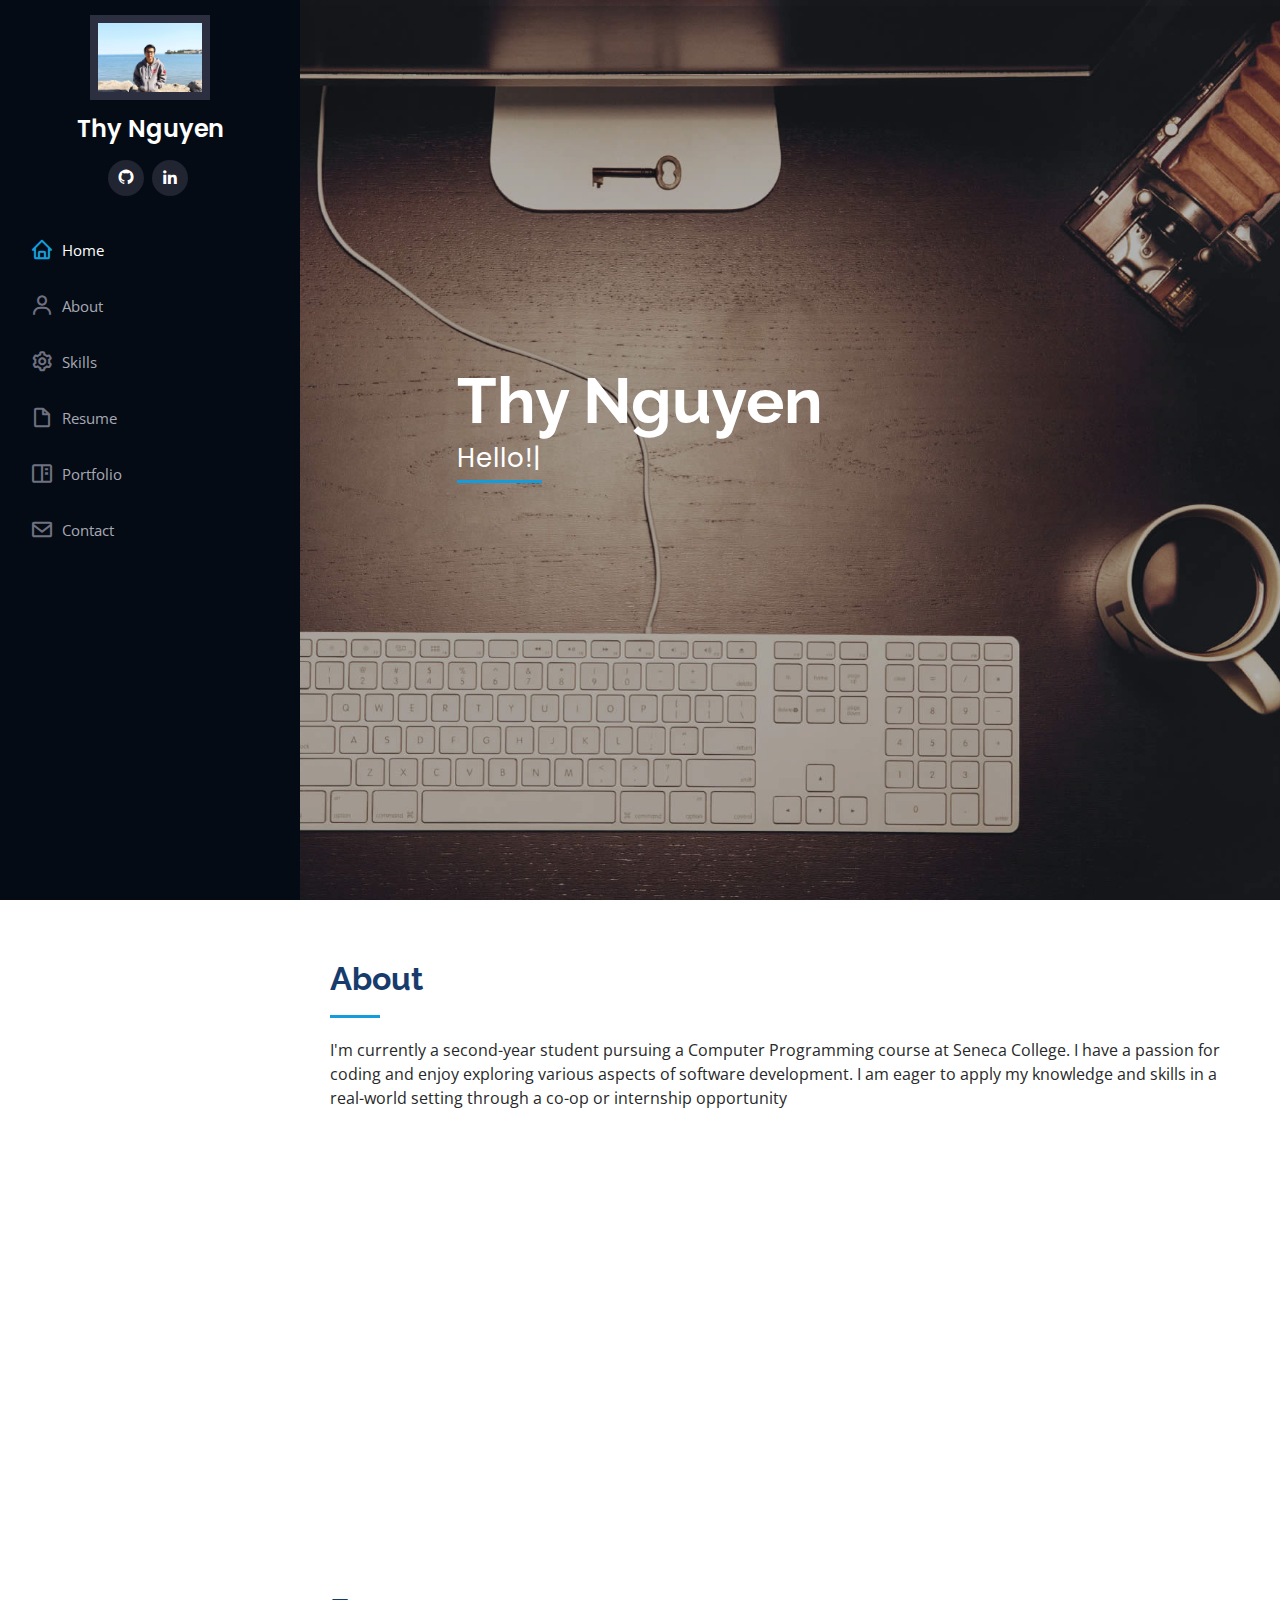
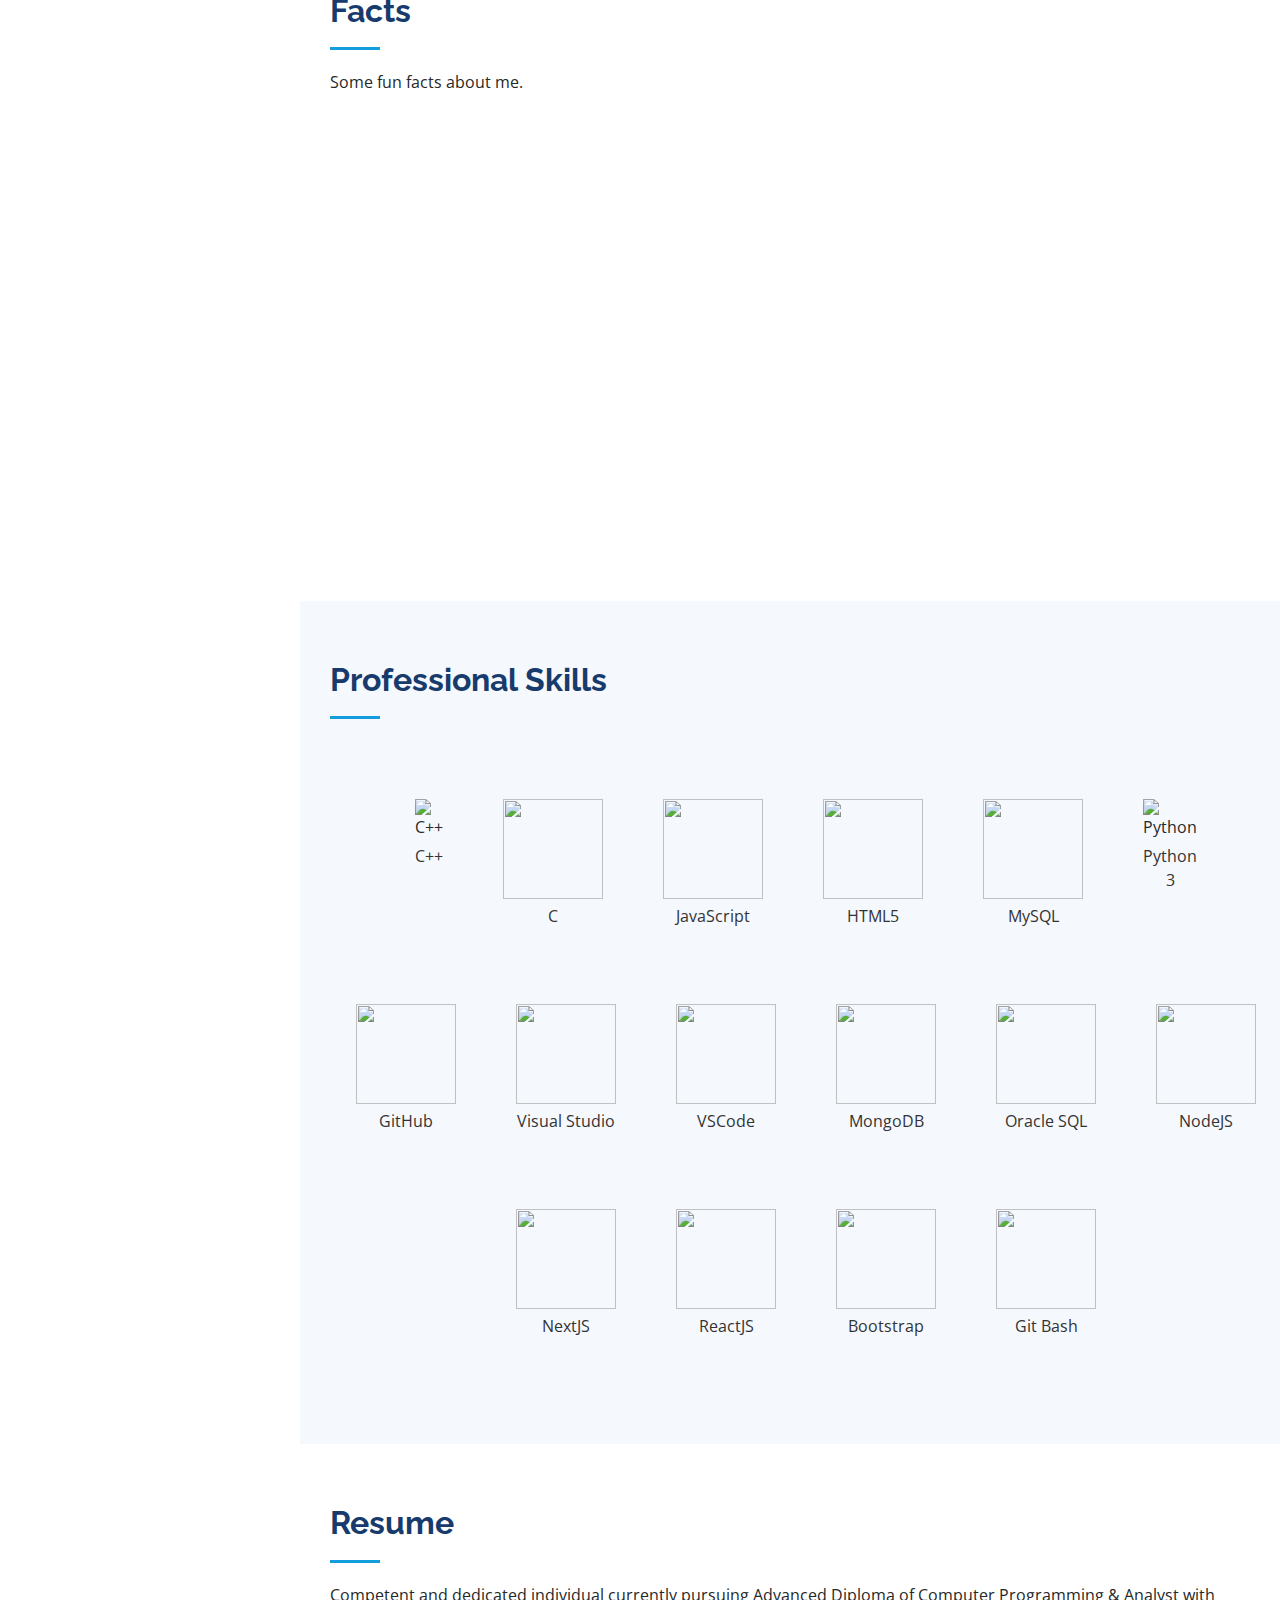
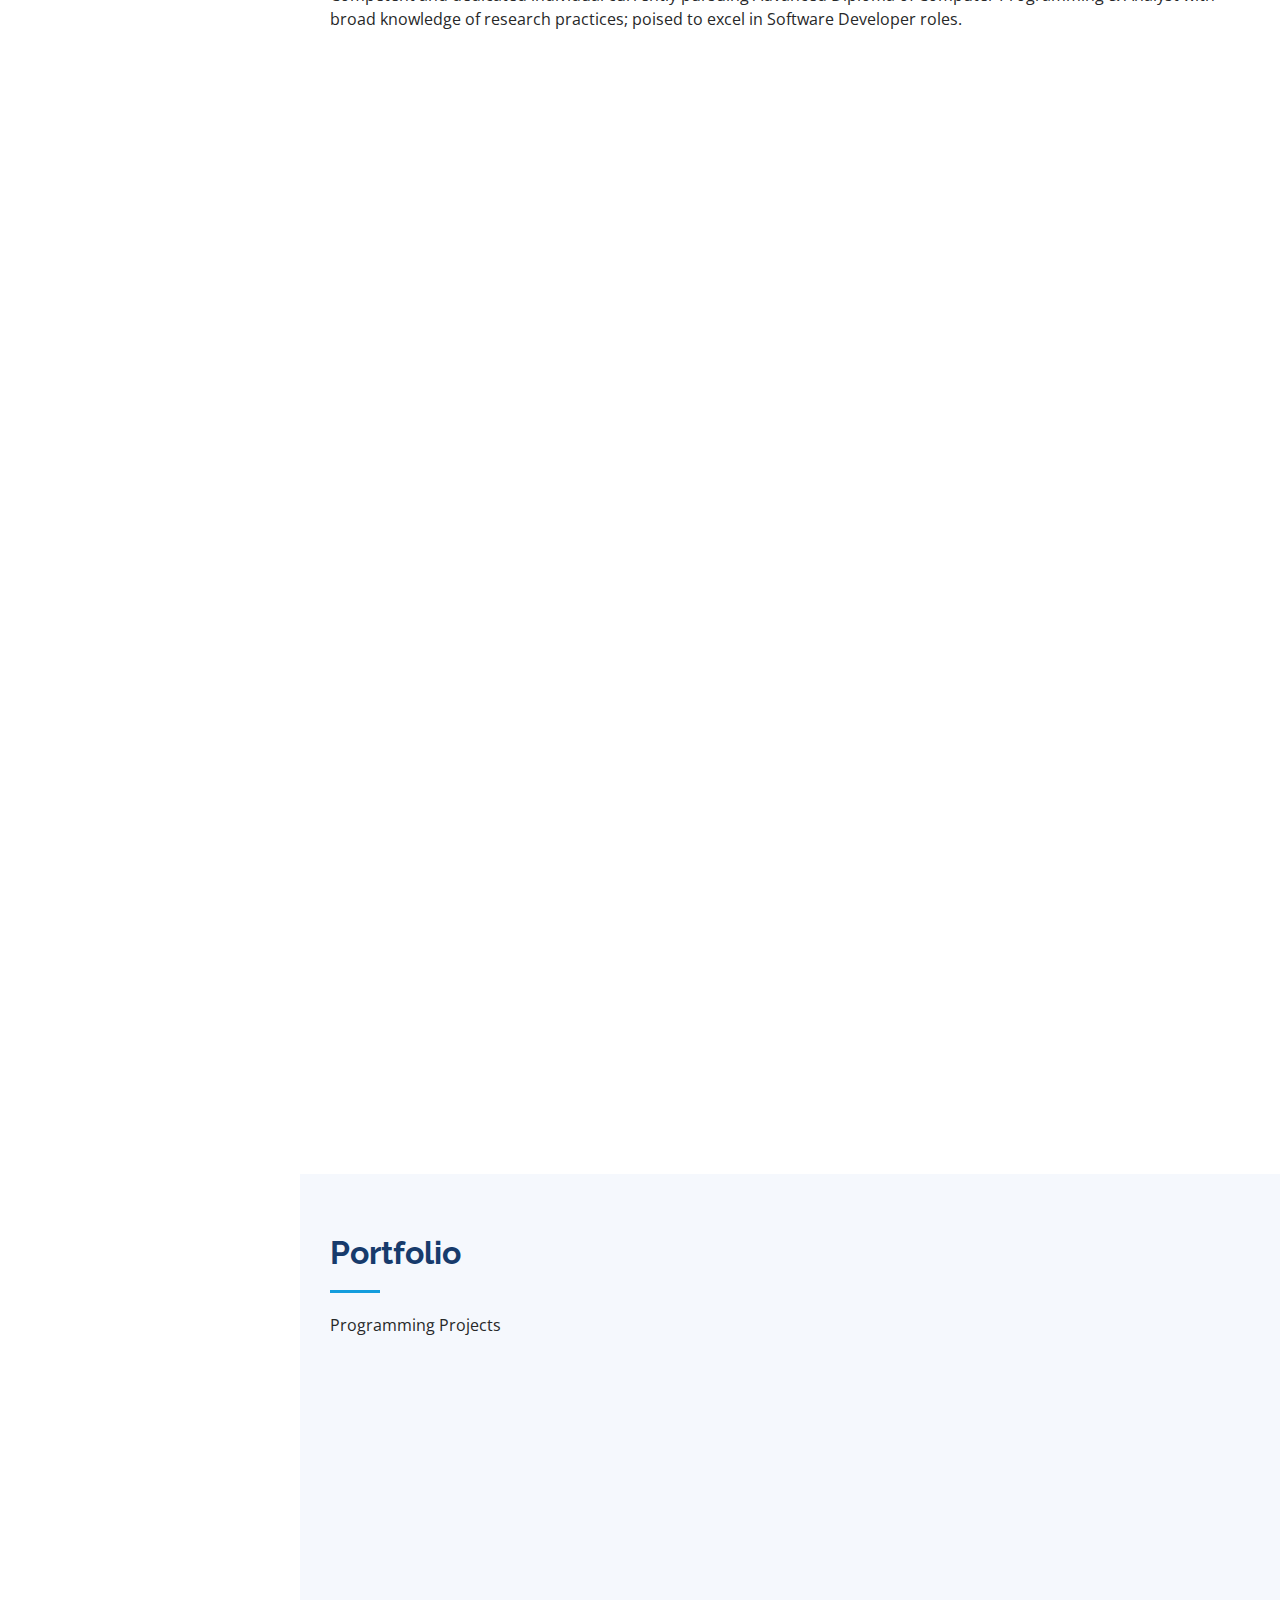
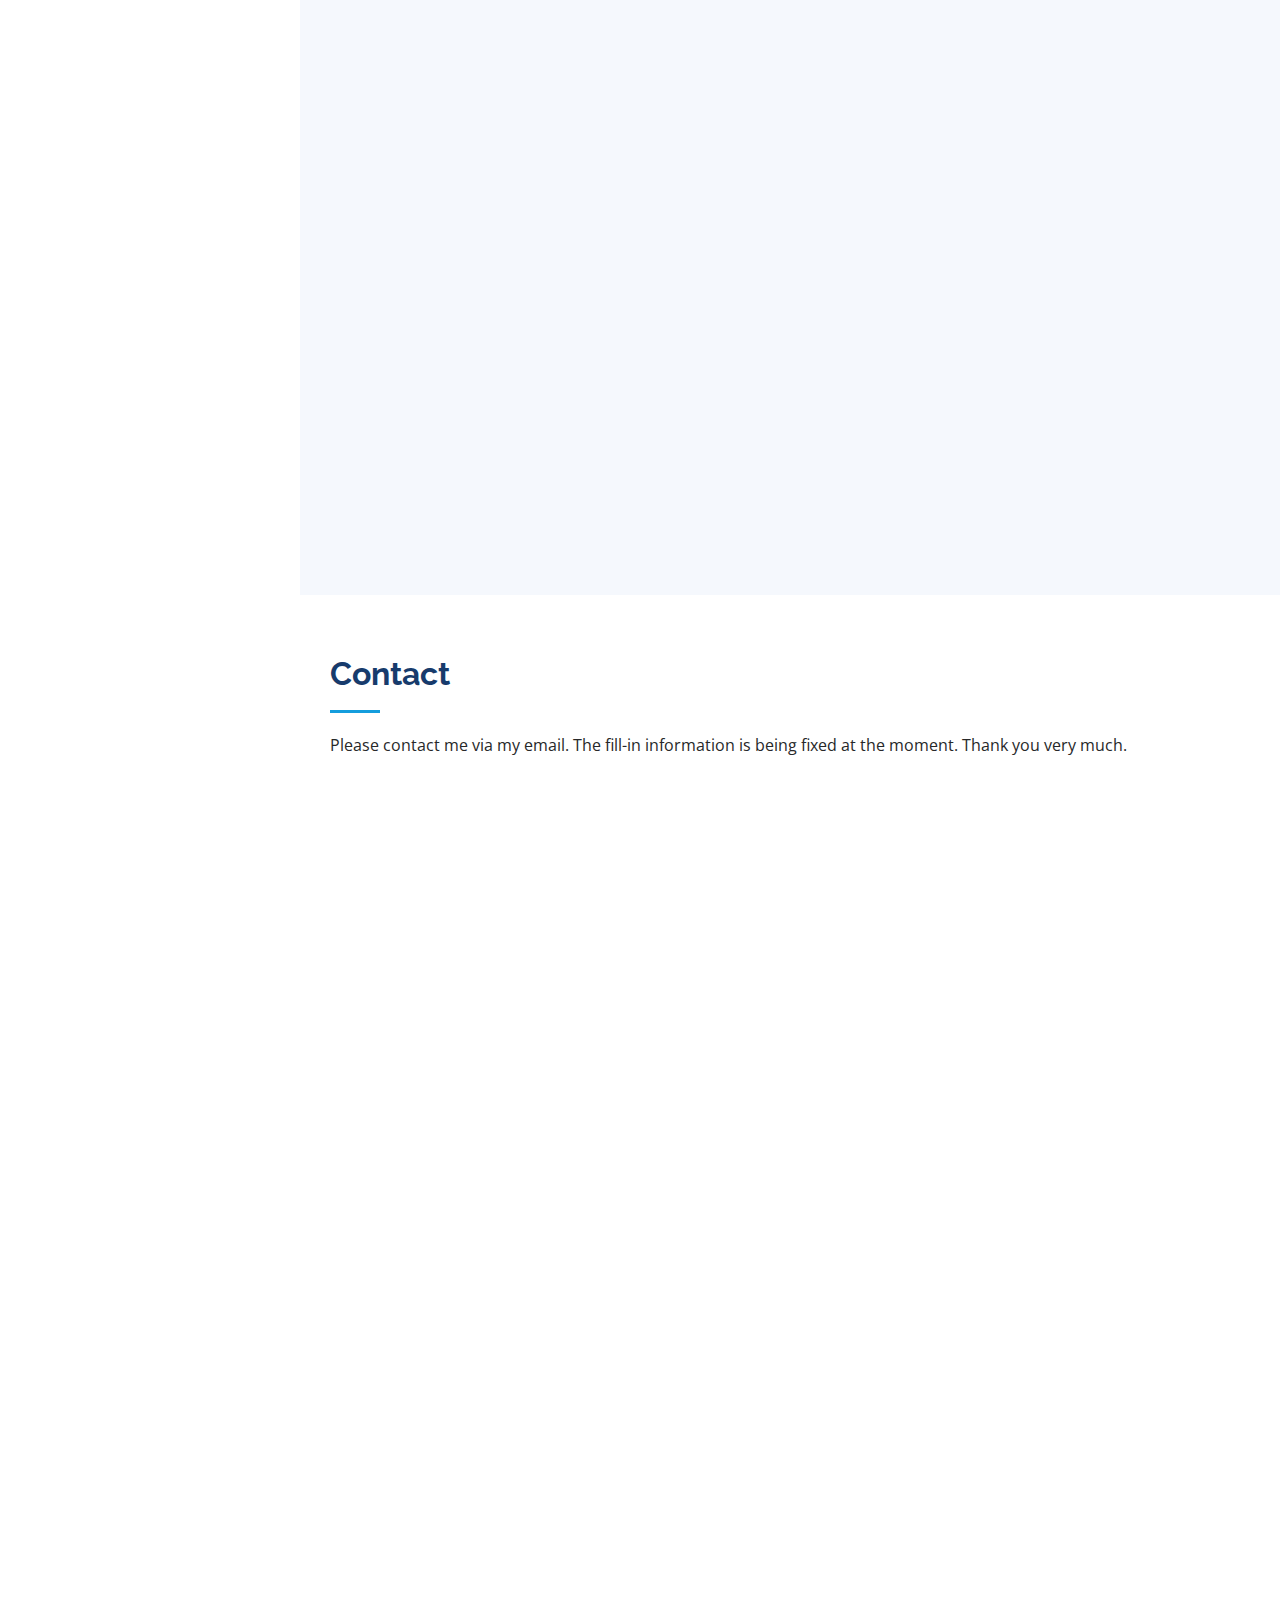
==== commit 092ab26b: "Update index.html" ====
--- a/index.html
+++ b/index.html
@@ -41,7 +41,7 @@
     <div class="d-flex flex-column">
 
       <div class="profile">
-        <img src="assets/img/profile-img.jpg" alt="" class="img-fluid rounded-circle">
+        <img src="assets/img/profile-img.jpg" alt="" class="img-fluid">
         <h1 class="text-light"><a href="index.html">Thy Nguyen</a></h1>
         <div class="social-links mt-3 text-center">
           <a href="https://github.com/thy-nguyen29/" class="github"><i class="bx bxl-github"></i></a>
